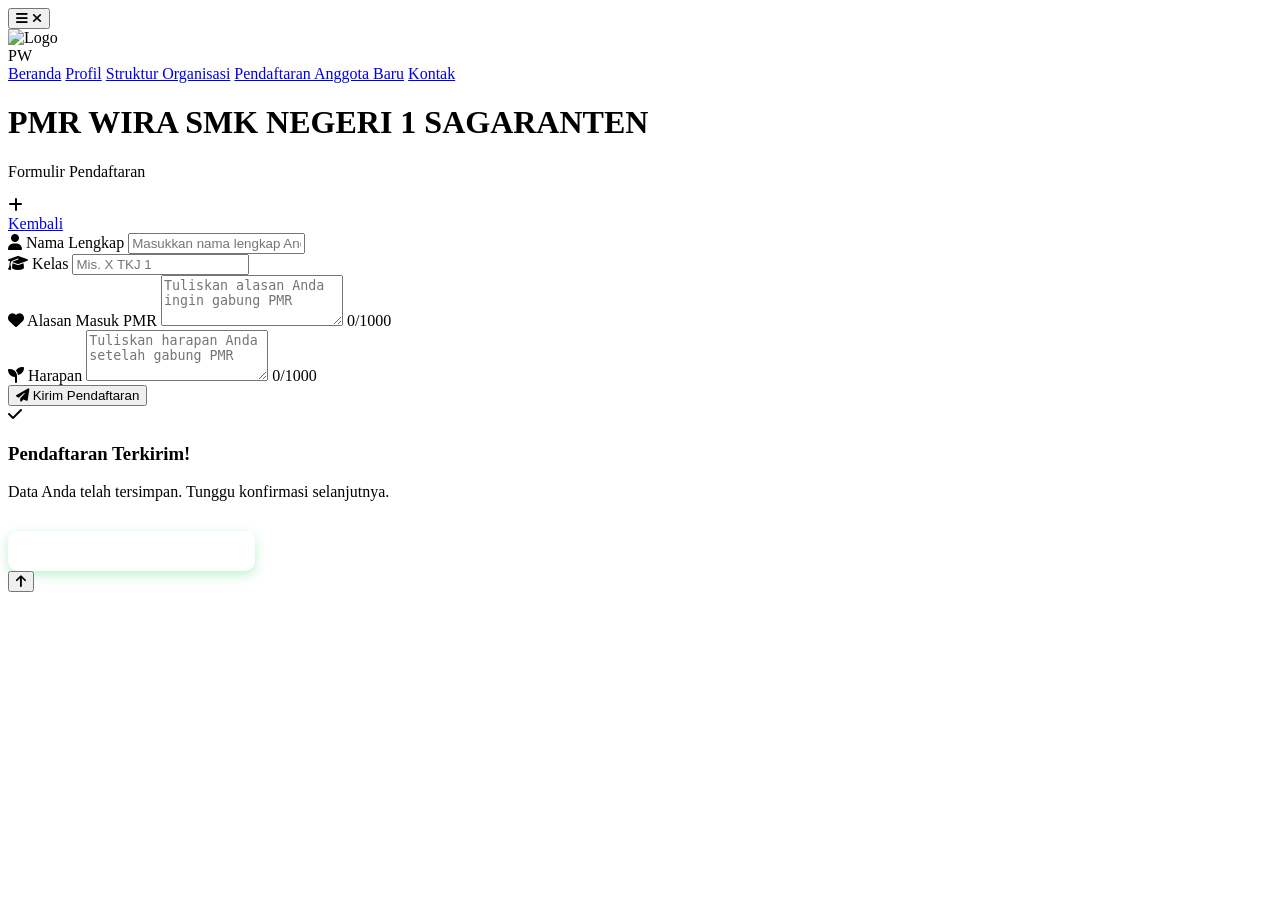
==== formulir.html @ 3808fcbd "Add files via upload" ====
<!DOCTYPE html>
<html lang="id">
<head>
<meta charset="UTF-8">
<meta name="viewport" content="width=device-width, initial-scale=1.0">
<title>Formulir Pendaftaran - PMR Wira SMK Negeri 1 Sagaranten</title>
<link rel="preconnect" href="https://fonts.googleapis.com">
<link rel="preconnect" href="https://fonts.gstatic.com" crossorigin>
<link href="https://fonts.googleapis.com/css2?family=Poppins:wght@400;500;600;700;800&display=swap" rel="stylesheet">
<link rel="stylesheet" href="https://cdnjs.cloudflare.com/ajax/libs/font-awesome/6.5.0/css/all.min.css">
<link rel="stylesheet" href="css/style.css">
</head>
<body class="page-fade firebase-form">
<header>
  <button class="hamburger" aria-label="Buka menu" aria-expanded="false">
    <span class="hamburger-bars"><i class="fa-solid fa-bars"></i></span>
    <span class="hamburger-x"><i class="fa-solid fa-xmark"></i></span>
  </button>
  <div class="logo-wrap">
    <img src="assets/logo.png" alt="Logo">
    <div class="logo-fallback">PW</div>
  </div>
  <div class="nav-overlay"></div>
  <div class="nav-dropdown" role="menu">
    <a href="index.html" role="menuitem">Beranda</a>
    <a href="profil.html" role="menuitem">Profil</a>
    <a href="struktur.html" role="menuitem">Struktur Organisasi</a>
    <a href="pendaftaran.html" role="menuitem">Pendaftaran Anggota Baru</a>
    <a href="kontak.html" role="menuitem">Kontak</a>
  </div>
  <h1 class="page-title">PMR WIRA SMK NEGERI 1 SAGARANTEN</h1>
  <p class="page-subtitle">Formulir Pendaftaran</p>
  <div class="header-divider" aria-hidden="true">
    <span class="hd-line hd-line--l"></span>
    <span class="hd-cross"><i class="fa-solid fa-plus"></i></span>
    <span class="hd-line hd-line--r"></span>
  </div>
</header>

<div class="container content-area page-fade">
  <a href="pendaftaran.html" class="btn-back">Kembali</a>
  <div class="card reveal">
    <form class="daftar-form">
      <div class="field-group">
        <label class="field-label"><i class="fa-solid fa-user"></i> Nama Lengkap</label>
        <input type="text" name="nama" class="field-input" placeholder="Masukkan nama lengkap Anda" maxlength="100">
      </div>
      <div class="field-group">
        <label class="field-label"><i class="fa-solid fa-graduation-cap"></i> Kelas</label>
        <input type="text" name="kelas" class="field-input" placeholder="Mis. X TKJ 1" maxlength="60">
      </div>
      <div class="field-group">
        <label class="field-label"><i class="fa-solid fa-heart"></i> Alasan Masuk PMR</label>
        <textarea name="alasan" class="field-input" rows="3" placeholder="Tuliskan alasan Anda ingin gabung PMR" maxlength="1000"></textarea>
        <span class="char-counter">0/1000</span>      <div class="field-group">
        <label class="field-label"><i class="fa-solid fa-seedling"></i> Harapan</label>
        <textarea name="harapan" class="field-input" rows="3" placeholder="Tuliskan harapan Anda setelah gabung PMR" maxlength="1000"></textarea>
        <span class="char-counter">0/1000</span>
      </div>
      <div style="position:absolute; left:-9999px; display:none; visibility:hidden;">
        <label>Jangan isi kolom ini</label>
        <input type="text" name="website" tabindex="-1" autocomplete="off">
      </div>
      <button type="submit" class="btn-submit"><i class="fa-solid fa-paper-plane"></i> Kirim Pendaftaran</button>
    </form>
    <div class="form-error-msg" style="color:var(--merah-judul); font-size:0.85rem; margin-top:10px; display:none;"></div>
    <div class="msg-success">
      <div class="check-icon"><i class="fa-solid fa-check"></i></div>
      <h3>Pendaftaran Terkirim!</h3>
      <p>Data Anda telah tersimpan. Tunggu konfirmasi selanjutnya.</p>
      <button type="button" class="btn-wa-confirm" style="margin-top:14px; background:var(--wa); color:#fff; border:none; padding:10px 20px; border-radius:10px; font-family:'Poppins',sans-serif; font-weight:700; cursor:pointer; width:auto; display:inline-flex; align-items:center; gap:8px; box-shadow:0 4px 12px rgba(37,211,102,0.3);">
        <i class="fa-brands fa-whatsapp"></i> Konfirmasi via WhatsApp
      </button>
    </div>
  </div>
</div><button class="btn-scrolltop" aria-label="Naik ke atas"><i class="fa-solid fa-arrow-up"></i></button>

<script type="module" src="js/firebase-init.js"></script>
<script type="module">
  import { db } from './js/firebase-init.js';
  import { collection, addDoc, serverTimestamp } from "https://www.gstatic.com/firebasejs/10.12.2/firebase-firestore.js";

  const form = document.querySelector('form.daftar-form');
  const btn = form.querySelector('.btn-submit');
  const msg = document.querySelector('.msg-success');
  const errMsg = document.querySelector('.form-error-msg');
  const btnWa = document.querySelector('.btn-wa-confirm');
  const namaInput = form.querySelector('input[name="nama"]');
  const kelasInput = form.querySelector('input[name="kelas"]');
  const alasanTextarea = form.querySelector('textarea[name="alasan"]');
  const harapanTextarea = form.querySelector('textarea[name="harapan"]');
  const honeypot = form.querySelector('input[name="website"]');

  let lastSubmitTime = 0;
  let isSubmitting = false;

  function setupCounter(textarea, counter) {
    textarea.addEventListener('input', function() {
      counter.textContent = this.value.length + '/1000';
    });
  }
  const counters = document.querySelectorAll('.char-counter');
  if (alasanTextarea && counters[0]) setupCounter(alasanTextarea, counters[0]);
  if (harapanTextarea && counters[1]) setupCounter(harapanTextarea, counters[1]);

  function showError(input, message) {
    input.classList.add('error');
    var existing = input.parentNode.querySelector('.field-error');
    if (existing) existing.remove();
    var err = document.createElement('div');
    err.className = 'field-error show';
    err.textContent = message;
    input.parentNode.appendChild(err);
    input.focus();
  }
  function clearError(input) {
    input.classList.remove('error');
    var existing = input.parentNode.querySelector('.field-error');
    if (existing) existing.remove();
  }
  function clearAllErrors() {
    clearError(namaInput); clearError(kelasInput); clearError(alasanTextarea); clearError(harapanTextarea);
  }
  function showFormError(message) {
    errMsg.textContent = message;
    errMsg.style.display = 'block';
  }
  function hideFormError() {
    errMsg.style.display = 'none';
  }
  function openWhatsApp(nama, kelas, alasan, harapan) {
    var pesan = 'Halo, saya ingin konfirmasi pendaftaran PMR Wira.%0A%0A';
    pesan += '*Nama:* ' + encodeURIComponent(nama) + '%0A';
    pesan += '*Kelas:* ' + encodeURIComponent(kelas) + '%0A';
    pesan += '*Alasan masuk PMR:* ' + encodeURIComponent(alasan) + '%0A';
    pesan += '*Harapan:* ' + encodeURIComponent(harapan);
    window.open('https://wa.me/6283808146592?text=' + pesan, '_blank');
  }
  btnWa.addEventListener('click', function() {
    openWhatsApp(namaInput.value.trim(), kelasInput.value.trim(), alasanTextarea.value.trim(), harapanTextarea.value.trim());
  });

  form.addEventListener('submit', function(e) {
    e.preventDefault();
    if (isSubmitting) return;
    if (honeypot && honeypot.value.trim() !== '') {
      msg.classList.add('show');
      form.reset();
      counters.forEach(function(c) { c.textContent = '0/1000'; });
      btnWa.style.display = 'none';
      return;
    }
    var now = Date.now();
    if (now - lastSubmitTime < 3000) {
      showFormError('Tunggu beberapa saat sebelum mengirim lagi.');
      return;
    }
    clearAllErrors();
    hideFormError();
    var valid = true;
    if (!namaInput.value.trim()) { showError(namaInput, 'Nama lengkap harus diisi.'); valid = false; }
    if (!kelasInput.value.trim()) { showError(kelasInput, 'Kelas harus diisi.'); valid = false; }
    if (!alasanTextarea.value.trim()) { showError(alasanTextarea, 'Alasan masuk PMR harus diisi.'); valid = false; }
    if (!harapanTextarea.value.trim()) { showError(harapanTextarea, 'Harapan Anda harus diisi.'); valid = false; }
    if (!valid) return;
    isSubmitting = true;
    lastSubmitTime = now;
    btn.classList.add('loading');
    btn.disabled = true;
    btn.innerHTML = '<i class="fa-solid fa-circle-notch fa-spin"></i> Mengirim...';
    try {
      addDoc(collection(db, 'pendaftaran'), {
        nama: namaInput.value.trim(),
        kelas: kelasInput.value.trim(),
        alasan: alasanTextarea.value.trim(),
        harapan: harapanTextarea.value.trim(),
        createdAt: serverTimestamp()
      }).then(function() {
        btn.classList.remove('loading');
        btn.disabled = false;
        btn.innerHTML = '<i class="fa-solid fa-paper-plane"></i> Kirim Pendaftaran';
        msg.classList.add('show');
        btnWa.style.display = 'inline-flex';
        form.reset();
        counters.forEach(function(c) { c.textContent = '0/1000'; });
        hideFormError();
      }).catch(function(err) {
        console.error('Firestore error:', err);
        btn.classList.remove('loading');
        btn.disabled = false;
        btn.innerHTML = '<i class="fa-solid fa-paper-plane"></i> Kirim Pendaftaran';
        showFormError('Pendaftaran gagal terkirim. Periksa koneksi lalu coba lagi.');
        isSubmitting = false;
      });
    } catch (err) {
      console.error('Submit error:', err);
      btn.classList.remove('loading');
      btn.disabled = false;
      btn.innerHTML = '<i class="fa-solid fa-paper-plane"></i> Kirim Pendaftaran';
      showFormError('Pendaftaran gagal terkirim. Periksa koneksi lalu coba lagi.');
      isSubmitting = false;
    }
  });
</script>

<script src="js/script.js"></script>
</body>
</html>
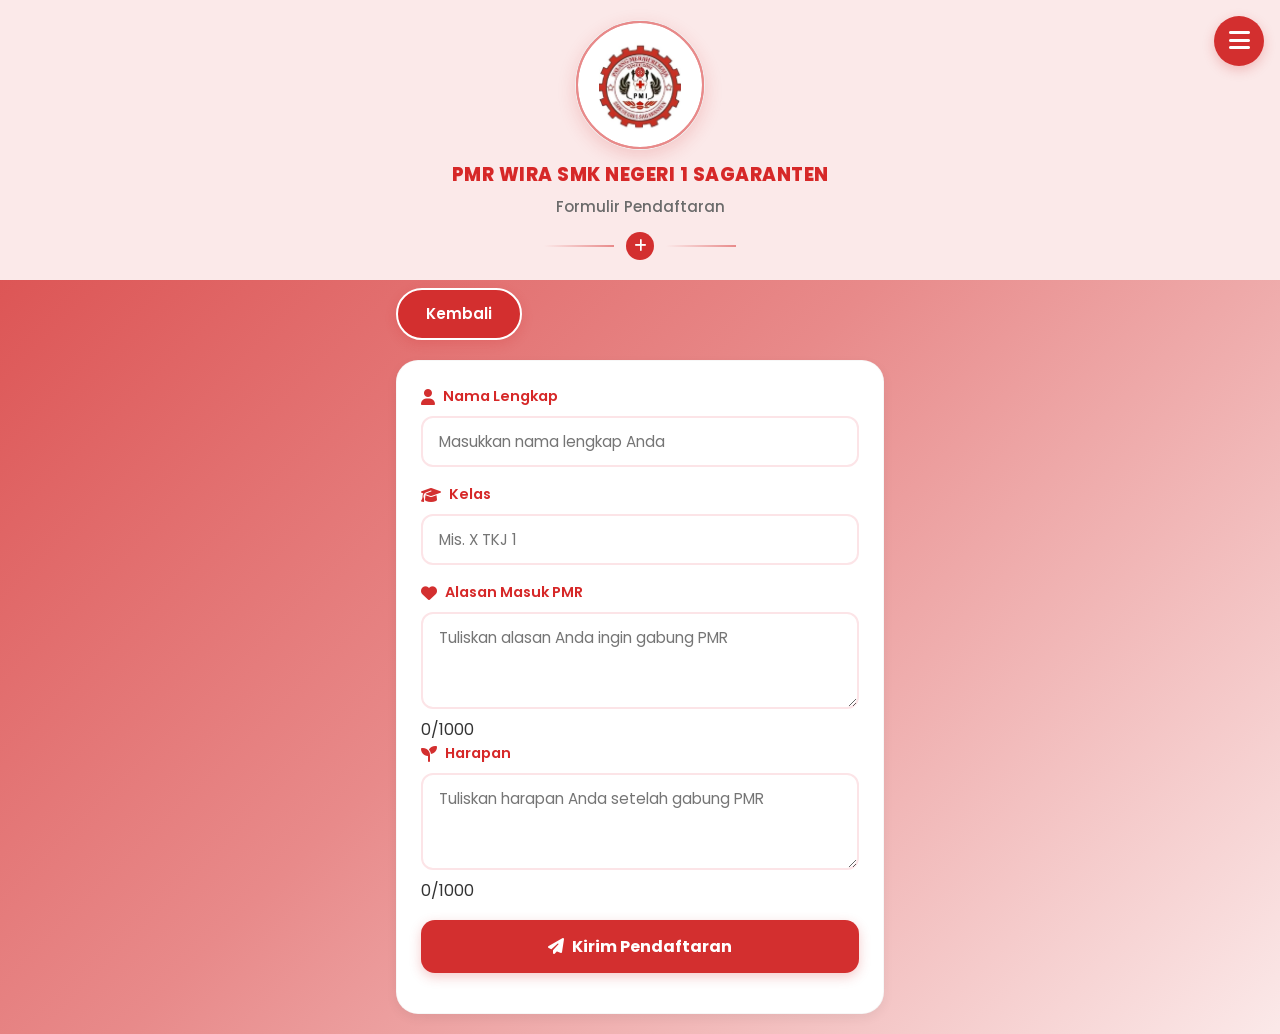
==== commit 44c31aa6: "Add files via upload" ====
--- a/formulir.html
+++ b/formulir.html
@@ -10,7 +10,7 @@
 <link rel="stylesheet" href="https://cdnjs.cloudflare.com/ajax/libs/font-awesome/6.5.0/css/all.min.css">
 <link rel="stylesheet" href="css/style.css">
 </head>
-<body class="page-fade firebase-form">
+<body class="page-fade">
 <header>
   <button class="hamburger" aria-label="Buka menu" aria-expanded="false">
     <span class="hamburger-bars"><i class="fa-solid fa-bars"></i></span>
@@ -52,157 +52,30 @@
       <div class="field-group">
         <label class="field-label"><i class="fa-solid fa-heart"></i> Alasan Masuk PMR</label>
         <textarea name="alasan" class="field-input" rows="3" placeholder="Tuliskan alasan Anda ingin gabung PMR" maxlength="1000"></textarea>
-        <span class="char-counter">0/1000</span>      <div class="field-group">
-        <label class="field-label"><i class="fa-solid fa-seedling"></i> Harapan</label>
-        <textarea name="harapan" class="field-input" rows="3" placeholder="Tuliskan harapan Anda setelah gabung PMR" maxlength="1000"></textarea>
-        <span class="char-counter">0/1000</span>
-      </div>
-      <div style="position:absolute; left:-9999px; display:none; visibility:hidden;">
-        <label>Jangan isi kolom ini</label>
-        <input type="text" name="website" tabindex="-1" autocomplete="off">
-      </div>
-      <button type="submit" class="btn-submit"><i class="fa-solid fa-paper-plane"></i> Kirim Pendaftaran</button>
-    </form>
-    <div class="form-error-msg" style="color:var(--merah-judul); font-size:0.85rem; margin-top:10px; display:none;"></div>
-    <div class="msg-success">
-      <div class="check-icon"><i class="fa-solid fa-check"></i></div>
-      <h3>Pendaftaran Terkirim!</h3>
-      <p>Data Anda telah tersimpan. Tunggu konfirmasi selanjutnya.</p>
-      <button type="button" class="btn-wa-confirm" style="margin-top:14px; background:var(--wa); color:#fff; border:none; padding:10px 20px; border-radius:10px; font-family:'Poppins',sans-serif; font-weight:700; cursor:pointer; width:auto; display:inline-flex; align-items:center; gap:8px; box-shadow:0 4px 12px rgba(37,211,102,0.3);">
-        <i class="fa-brands fa-whatsapp"></i> Konfirmasi via WhatsApp
-      </button>
-    </div>
-  </div>
-</div><button class="btn-scrolltop" aria-label="Naik ke atas"><i class="fa-solid fa-arrow-up"></i></button>
-
-<script type="module" src="js/firebase-init.js"></script>
-<script type="module">
-  import { db } from './js/firebase-init.js';
-  import { collection, addDoc, serverTimestamp } from "https://www.gstatic.com/firebasejs/10.12.2/firebase-firestore.js";
-
-  const form = document.querySelector('form.daftar-form');
-  const btn = form.querySelector('.btn-submit');
-  const msg = document.querySelector('.msg-success');
-  const errMsg = document.querySelector('.form-error-msg');
-  const btnWa = document.querySelector('.btn-wa-confirm');
-  const namaInput = form.querySelector('input[name="nama"]');
-  const kelasInput = form.querySelector('input[name="kelas"]');
-  const alasanTextarea = form.querySelector('textarea[name="alasan"]');
-  const harapanTextarea = form.querySelector('textarea[name="harapan"]');
-  const honeypot = form.querySelector('input[name="website"]');
-
-  let lastSubmitTime = 0;
-  let isSubmitting = false;
-
-  function setupCounter(textarea, counter) {
-    textarea.addEventListener('input', function() {
-      counter.textContent = this.value.length + '/1000';
-    });
-  }
-  const counters = document.querySelectorAll('.char-counter');
-  if (alasanTextarea && counters[0]) setupCounter(alasanTextarea, counters[0]);
-  if (harapanTextarea && counters[1]) setupCounter(harapanTextarea, counters[1]);
-
-  function showError(input, message) {
-    input.classList.add('error');
-    var existing = input.parentNode.querySelector('.field-error');
-    if (existing) existing.remove();
-    var err = document.createElement('div');
-    err.className = 'field-error show';
-    err.textContent = message;
-    input.parentNode.appendChild(err);
-    input.focus();
-  }
-  function clearError(input) {
-    input.classList.remove('error');
-    var existing = input.parentNode.querySelector('.field-error');
-    if (existing) existing.remove();
-  }
-  function clearAllErrors() {
-    clearError(namaInput); clearError(kelasInput); clearError(alasanTextarea); clearError(harapanTextarea);
-  }
-  function showFormError(message) {
-    errMsg.textContent = message;
-    errMsg.style.display = 'block';
-  }
-  function hideFormError() {
-    errMsg.style.display = 'none';
-  }
-  function openWhatsApp(nama, kelas, alasan, harapan) {
-    var pesan = 'Halo, saya ingin konfirmasi pendaftaran PMR Wira.%0A%0A';
-    pesan += '*Nama:* ' + encodeURIComponent(nama) + '%0A';
-    pesan += '*Kelas:* ' + encodeURIComponent(kelas) + '%0A';
-    pesan += '*Alasan masuk PMR:* ' + encodeURIComponent(alasan) + '%0A';
-    pesan += '*Harapan:* ' + encodeURIComponent(harapan);
-    window.open('https://wa.me/6283808146592?text=' + pesan, '_blank');
-  }
-  btnWa.addEventListener('click', function() {
-    openWhatsApp(namaInput.value.trim(), kelasInput.value.trim(), alasanTextarea.value.trim(), harapanTextarea.value.trim());
-  });
-
-  form.addEventListener('submit', function(e) {
-    e.preventDefault();
-    if (isSubmitting) return;
-    if (honeypot && honeypot.value.trim() !== '') {
-      msg.classList.add('show');
-      form.reset();
-      counters.forEach(function(c) { c.textContent = '0/1000'; });
-      btnWa.style.display = 'none';
-      return;
-    }
-    var now = Date.now();
-    if (now - lastSubmitTime < 3000) {
-      showFormError('Tunggu beberapa saat sebelum mengirim lagi.');
-      return;
-    }
-    clearAllErrors();
-    hideFormError();
-    var valid = true;
-    if (!namaInput.value.trim()) { showError(namaInput, 'Nama lengkap harus diisi.'); valid = false; }
-    if (!kelasInput.value.trim()) { showError(kelasInput, 'Kelas harus diisi.'); valid = false; }
-    if (!alasanTextarea.value.trim()) { showError(alasanTextarea, 'Alasan masuk PMR harus diisi.'); valid = false; }
-    if (!harapanTextarea.value.trim()) { showError(harapanTextarea, 'Harapan Anda harus diisi.'); valid = false; }
-    if (!valid) return;
-    isSubmitting = true;
-    lastSubmitTime = now;
-    btn.classList.add('loading');
-    btn.disabled = true;
-    btn.innerHTML = '<i class="fa-solid fa-circle-notch fa-spin"></i> Mengirim...';
-    try {
-      addDoc(collection(db, 'pendaftaran'), {
-        nama: namaInput.value.trim(),
-        kelas: kelasInput.value.trim(),
-        alasan: alasanTextarea.value.trim(),
-        harapan: harapanTextarea.value.trim(),
-        createdAt: serverTimestamp()
-      }).then(function() {
-        btn.classList.remove('loading');
-        btn.disabled = false;
-        btn.innerHTML = '<i class="fa-solid fa-paper-plane"></i> Kirim Pendaftaran';
-        msg.classList.add('show');
-        btnWa.style.display = 'inline-flex';
-        form.reset();
-        counters.forEach(function(c) { c.textContent = '0/1000'; });
-        hideFormError();
-      }).catch(function(err) {
-        console.error('Firestore error:', err);
-        btn.classList.remove('loading');
-        btn.disabled = false;
-        btn.innerHTML = '<i class="fa-solid fa-paper-plane"></i> Kirim Pendaftaran';
-        showFormError('Pendaftaran gagal terkirim. Periksa koneksi lalu coba lagi.');
-        isSubmitting = false;
-      });
-    } catch (err) {
-      console.error('Submit error:', err);
-      btn.classList.remove('loading');
-      btn.disabled = false;
-      btn.innerHTML = '<i class="fa-solid fa-paper-plane"></i> Kirim Pendaftaran';
-      showFormError('Pendaftaran gagal terkirim. Periksa koneksi lalu coba lagi.');
-      isSubmitting = false;
-    }
-  });
-</script>
-
-<script src="js/script.js"></script>
-</body>
-</html>+        <span class="char-counter">0/1000</span>      <div class="field-group">
+        <label class="field-label"><i class="fa-solid fa-seedling"></i> Harapan</label>
+        <textarea name="harapan" class="field-input" rows="3" placeholder="Tuliskan harapan Anda setelah gabung PMR" maxlength="1000"></textarea>
+        <span class="char-counter">0/1000</span>
+      </div>
+      <div style="position:absolute; left:-9999px; display:none; visibility:hidden;">
+        <label>Jangan isi kolom ini</label>
+        <input type="text" name="website" tabindex="-1" autocomplete="off">
+      </div>
+      <button type="submit" class="btn-submit"><i class="fa-solid fa-paper-plane"></i> Kirim Pendaftaran</button>
+    </form>
+    <div class="form-error-msg" style="color:var(--merah-judul); font-size:0.85rem; margin-top:10px; display:none;"></div>
+    <div class="msg-success">
+      <div class="check-icon"><i class="fa-solid fa-check"></i></div>
+      <h3>Pendaftaran Terkirim!</h3>
+      <p>Data Anda telah tersimpan. Tunggu konfirmasi selanjutnya.</p>
+      <button type="button" class="btn-wa-confirm" style="margin-top:14px; background:var(--wa); color:#fff; border:none; padding:10px 20px; border-radius:10px; font-family:'Poppins',sans-serif; font-weight:700; cursor:pointer; width:auto; display:inline-flex; align-items:center; gap:8px; box-shadow:0 4px 12px rgba(37,211,102,0.3);">
+        <i class="fa-brands fa-whatsapp"></i> Konfirmasi via WhatsApp
+      </button>
+    </div>
+  </div>
+</div><button class="btn-scrolltop" aria-label="Naik ke atas"><i class="fa-solid fa-arrow-up"></i></button>
+
+
+<script src="js/script.js"></script>
+</body>
+</html>
--- a/css/style.css
+++ b/css/style.css
@@ -0,0 +1,1068 @@
+﻿/* ============================================================
+   PMR WIRA SMK NEGERI 1 SAGARANTEN
+   Stylesheet tunggal untuk semua halaman
+   ============================================================ */
+
+/* ---------- Variabel Warna ---------- */
+:root {
+  --merah-utama: #D32F2F;
+  --merah-judul: #D62828;
+  --merah-hover: #B71C1C;
+  --koral: #D94545;
+  --merah-muda: #E88A8A;
+  --pink-muda: #FDE8EA;
+  --pink-header: #FBE9E9;
+  --garis-pisah: #FCE4E7;
+  --abu: #6B6B6B;
+  --gelap: #333;
+  --wa: #25D366;
+}
+
+/* ---------- Reset & Dasar ---------- */
+* { margin: 0; padding: 0; box-sizing: border-box; }
+html { scroll-behavior: smooth; font-family: 'Poppins', sans-serif; }
+body {
+  font-family: 'Poppins', sans-serif;
+  background: linear-gradient(135deg, var(--koral), var(--merah-muda), var(--pink-header));
+  min-height: 100vh; color: var(--gelap); line-height: 1.6;
+  overflow-x: hidden;
+}
+a { color: inherit; text-decoration: none; }
+ul, ol { list-style: none; }
+img { display: block; max-width: 100%; height: auto; }
+
+/* ---------- Reveal (Scroll Reveal) ---------- */
+html.reveal-ready .reveal {
+  opacity: 0; transform: translateY(20px);
+  transition: opacity 0.6s ease, transform 0.6s ease;
+}
+html.reveal-ready .reveal.is-visible {
+  opacity: 1; transform: translateY(0);
+}
+@media (prefers-reduced-motion: reduce) {
+  html.reveal-ready .reveal { opacity: 1; transform: none; transition: none; }
+}
+
+/* ---------- Layout Umum ---------- */
+.container {
+  max-width: 520px; width: 100%; margin: 0 auto;
+  padding: 0 16px; box-sizing: border-box;
+}
+.struktur .container { max-width: 900px; }
+.card {
+  background: #fff; border-radius: 22px; padding: 24px;
+  margin-bottom: 20px; width: 100%; min-width: 0;
+  overflow-wrap: anywhere;
+  box-shadow: 0 4px 12px rgba(0,0,0,0.06);
+  border: 1px solid rgba(0,0,0,0.03);
+}
+.card .section-title {
+  display: flex; align-items: center; gap: 10px;
+  color: var(--merah-judul); font-weight: 700; font-size: 1.15rem;
+  margin-bottom: 14px; text-align: left;
+}
+.card .section-title i { color: var(--merah-utama); font-size: 1.2rem; }
+.card .section-divider {
+  height: 1px; background: var(--garis-pisah);
+  margin-bottom: 16px; border: none;
+}
+.item {
+  background: var(--pink-muda); border-radius: 16px; padding: 16px;
+  margin-bottom: 12px; display: flex; flex-direction: column;
+  gap: 6px; align-items: center; text-align: center;
+}
+.item.misi-item {
+  align-items: flex-start; text-align: left; flex-direction: row;
+}
+.item .item-icon { color: var(--merah-utama); font-size: 1.15rem; width: 24px; text-align: center; }
+.item .item-judul { color: var(--merah-judul); font-weight: 600; font-size: 0.95rem; }
+.item .item-desc { color: var(--gelap); font-size: 0.9rem; opacity: 0.9; }
+/* ---------- Header ---------- */
+header {
+  background: var(--pink-header);
+  text-align: center;
+  padding: 20px 16px 16px;
+  position: relative;
+  width: 100%;
+  z-index: 100;
+}
+.logo-wrap {
+  width: 130px;
+  height: 130px;
+  margin: 0 auto 10px;
+  border-radius: 50%;
+  background: #fff;
+  padding: 10px;
+  box-shadow: 0 6px 18px rgba(211, 47, 47, 0.18);
+  border: 1px solid rgba(0, 0, 0, 0.06);
+  position: relative;
+  z-index: 2;
+  pointer-events: auto;
+}
+.logo-wrap img {
+  width: 100%;
+  height: 100%;
+  object-fit: contain;
+  border-radius: 40%;
+  display: block;
+}
+.logo-fallback {
+  width: 100%;
+  height: 100%;
+  border-radius: 50%;
+  background: linear-gradient(135deg, var(--merah-utama), var(--koral));
+  display: flex;
+  align-items: center;
+  justify-content: center;
+  color: #fff;
+  font-weight: 800;
+  font-size: 1.6rem;
+  font-family: 'Poppins', sans-serif;
+  display: none;
+}
+.logo-wrap::before,
+.logo-wrap::after {
+  content: '';
+  position: absolute;
+  inset: 0;
+  border-radius: 50%;
+  border: 2px solid var(--merah-muda);
+  z-index: 1;
+  pointer-events: none;
+  animation: logoRing 3s ease-in-out infinite;
+}
+.logo-wrap::after {
+  animation-delay: 1.5s;
+}
+@keyframes logoRing {
+  0% { transform: scale(1); opacity: 0.5; }
+  100% { transform: scale(1.25); opacity: 0; }
+}
+@media (max-width: 399px) {
+  .logo-wrap { width: 110px; height: 110px; }
+}
+
+/* Hamburger */
+.hamburger {
+  position: absolute;
+  top: 16px;
+  right: 16px;
+  width: 50px;
+  height: 50px;
+  background: var(--merah-utama);
+  border: none;
+  border-radius: 50%;
+  color: #fff;
+  font-size: 1.5rem;
+  display: flex;
+  align-items: center;
+  justify-content: center;
+  cursor: pointer;
+  z-index: 200;
+  box-shadow: 0 4px 12px rgba(211, 47, 47, 0.25);
+  transition: transform 0.2s ease;
+}
+.hamburger:active { transform: scale(0.95); }
+.hamburger .hamburger-x { display: none; }
+.hamburger.active .hamburger-bars { display: none; }
+.hamburger.active .hamburger-x { display: block; }
+
+/* Dropdown menu */
+.nav-dropdown {
+  position: absolute;
+  top: 100%;
+  right: 16px;
+  left: 16px;
+  background: #fff;
+  border-radius: 16px;
+  box-shadow: 0 8px 24px rgba(0, 0, 0, 0.12);
+  padding: 16px;
+  display: none;
+  flex-direction: column;
+  gap: 8px;
+  z-index: 150;
+  border: 1px solid rgba(0, 0, 0, 0.06);
+  transform-origin: top;
+  opacity: 0;
+  transform: translateY(-10px);
+  transition: opacity 0.25s ease, transform 0.25s ease;
+}
+.nav-dropdown.open {
+  display: flex;
+  opacity: 1;
+  transform: translateY(0);
+}
+.nav-dropdown a {
+  display: block;
+  padding: 12px 16px;
+  border-radius: 10px;
+  color: var(--gelap);
+  font-weight: 500;
+  font-size: 0.95rem;
+  transition: background 0.2s ease, color 0.2s ease;
+}
+.nav-dropdown a:hover,
+.nav-dropdown a:focus {
+  background: var(--pink-muda);
+  color: var(--merah-utama);
+}
+.nav-overlay {
+  position: fixed;
+  inset: 0;
+  background: rgba(0, 0, 0, 0.3);
+  z-index: 140;
+  display: none;
+  backdrop-filter: blur(2px);
+}
+.nav-overlay.open { display: block; }
+
+.page-title {
+  color: var(--merah-judul);
+  font-weight: 800;
+  font-size: 1.15rem;
+  text-transform: uppercase;
+  letter-spacing: 0.5px;
+  margin-bottom: 6px;
+}
+.page-subtitle {
+  color: var(--abu);
+  font-size: 0.95rem;
+  font-weight: 500;
+  margin-bottom: 10px;
+}
+.header-divider {
+  display: flex;
+  align-items: center;
+  gap: 12px;
+  margin: 12px auto 4px;
+  justify-content: center;
+}
+.hd-line {
+  flex: 1;
+  height: 2px;
+  max-width: 70px;
+  background: linear-gradient(to right, transparent, var(--merah-muda));
+}
+.hd-cross {
+  width: 28px;
+  height: 28px;
+  background: var(--merah-utama);
+  border-radius: 50%;
+  display: flex;
+  align-items: center;
+  justify-content: center;
+  flex-shrink: 0;
+  animation: crossPulse 2.4s ease-in-out infinite;
+}
+.hd-cross i { color: #fff; font-size: 14px; }
+@keyframes crossPulse {
+  0%, 100% { transform: scale(1); }
+  50% { transform: scale(1.12); }
+}
+
+/* ---------- Tombol Kembali ---------- */
+.btn-back {
+  display: inline-block;
+  background: var(--merah-utama);
+  color: #fff;
+  font-weight: 600;
+  font-size: 0.95rem;
+  padding: 12px 28px;
+  border-radius: 50px;
+  border: 2px solid #fff;
+  box-shadow: 0 4px 12px rgba(211, 47, 47, 0.2);
+  margin-bottom: 20px;
+  transition: transform 0.2s ease, background 0.2s ease, box-shadow 0.2s ease;
+  cursor: pointer;
+  text-align: left;
+}
+.btn-back:hover,
+.btn-back:focus {
+  background: var(--merah-hover);
+  transform: translateY(-2px);
+  box-shadow: 0 6px 16px rgba(211, 47, 47, 0.3);
+}
+.btn-back:active { transform: scale(0.97); }
+
+/* ---------- Konten Area ---------- */
+.content-area { margin-top: 8px; }
+/* ---------- Beranda: Menu Cards ---------- */
+.menu-card {
+  display: block;
+  background: #fff;
+  border-radius: 22px;
+  padding: 24px;
+  margin-bottom: 18px;
+  text-align: center;
+  box-shadow: 0 4px 12px rgba(0, 0, 0, 0.06);
+  border: 1px solid rgba(0, 0, 0, 0.03);
+  transition: transform 0.25s ease, box-shadow 0.25s ease;
+  position: relative;
+  overflow: hidden;
+}
+.menu-card:hover,
+.menu-card:focus-within {
+  transform: translateY(-4px);
+  box-shadow: 0 12px 28px rgba(0, 0, 0, 0.12);
+}
+.menu-card .icon-box {
+  width: 80px;
+  height: 80px;
+  background: var(--pink-muda);
+  border-radius: 20px;
+  margin: 0 auto 14px;
+  display: flex;
+  align-items: center;
+  justify-content: center;
+  transition: background 0.25s ease, color 0.25s ease;
+}
+.menu-card .icon-box i {
+  color: var(--merah-utama);
+  font-size: 1.8rem;
+  transition: color 0.25s ease;
+}
+.menu-card:hover .icon-box,
+.menu-card:focus-within .icon-box {
+  background: linear-gradient(135deg, var(--merah-utama), var(--koral));
+}
+.menu-card:hover .icon-box i,
+.menu-card:focus-within .icon-box i {
+  color: #fff;
+}
+.menu-card .menu-label {
+  font-weight: 600;
+  font-size: 1rem;
+  color: var(--gelap);
+}
+
+/* ---------- Profil: Tagline Typing ---------- */
+.tagline-typing {
+  display: inline-block;
+  font-style: italic;
+  color: var(--abu);
+  font-size: 1rem;
+  margin-top: 8px;
+}
+.typing-cursor {
+  display: inline-block;
+  width: 2px;
+  background: var(--merah-utama);
+  margin-left: 2px;
+  animation: blink 1s infinite;
+  vertical-align: middle;
+}
+@keyframes blink {
+  0%, 100% { opacity: 1; }
+  50% { opacity: 0; }
+}
+@media (prefers-reduced-motion: reduce) {
+  .typing-cursor { animation: none; opacity: 1; }
+}
+.tagline-shine {
+  position: relative;
+  overflow: hidden;
+}
+.tagline-shine::after {
+  content: '';
+  position: absolute;
+  inset: 0;
+  background: linear-gradient(90deg, transparent, rgba(255,255,255,0.6), transparent);
+  transform: translateX(-100%);
+  animation: shine 6s ease-in-out infinite;
+  pointer-events: none;
+}
+@keyframes shine {
+  0%, 80%, 100% { transform: translateX(-100%); }
+  90% { transform: translateX(100%); }
+}
+@media (prefers-reduced-motion: reduce) {
+  .tagline-shine::after { animation: none; display: none; }
+}
+
+/* ---------- Struktur: Search & Filter ---------- */
+.struktur-header { margin-bottom: 16px; }
+.search-box { position: relative; margin-bottom: 12px; }
+.search-box input {
+  width: 100%;
+  padding: 12px 44px 12px 16px;
+  border: 2px solid var(--garis-pisah);
+  border-radius: 12px;
+  font-family: 'Poppins', sans-serif;
+  font-size: 0.95rem;
+  background: #fff;
+  box-sizing: border-box;
+}
+.search-box input:focus {
+  outline: none;
+  border-color: var(--merah-utama);
+}
+.search-box .search-icon {
+  position: absolute;
+  left: 14px;
+  top: 50%;
+  transform: translateY(-50%);
+  color: var(--abu);
+  font-size: 1rem;
+}
+.search-box .btn-clear {
+  position: absolute;
+  right: 10px;
+  top: 50%;
+  transform: translateY(-50%);
+  background: none;
+  border: none;
+  color: var(--abu);
+  font-size: 1.2rem;
+  cursor: pointer;
+  display: none;
+  padding: 4px;
+}
+.filter-chips {
+  display: flex;
+  gap: 8px;
+  overflow-x: auto;
+  padding-bottom: 8px;
+  margin-bottom: 12px;
+  scrollbar-width: thin;
+  scrollbar-color: var(--merah-muda) transparent;
+}
+.filter-chips::-webkit-scrollbar { height: 6px; }
+.filter-chips::-webkit-scrollbar-track { background: transparent; }
+.filter-chips::-webkit-scrollbar-thumb {
+  background: var(--merah-muda);
+  border-radius: 3px;
+}
+.filter-chip {
+  padding: 8px 16px;
+  border: 2px solid var(--merah-utama);
+  border-radius: 50px;
+  font-size: 0.85rem;
+  font-weight: 600;
+  color: var(--merah-utama);
+  background: #fff;
+  cursor: pointer;
+  white-space: nowrap;
+  transition: all 0.2s ease;
+  flex-shrink: 0;
+}
+.filter-chip.active {
+  background: var(--merah-utama);
+  color: #fff;
+}
+.filter-chip:focus { outline: 2px solid var(--merah-utama); }
+.result-info {
+  font-size: 0.85rem;
+  color: var(--abu);
+  margin-bottom: 12px;
+  font-weight: 500;
+}
+.no-results {
+  text-align: center;
+  padding: 32px 16px;
+  background: #fff;
+  border-radius: 22px;
+  color: var(--abu);
+}
+.no-results button {
+  margin-top: 12px;
+  background: var(--merah-utama);
+  color: #fff;
+  border: none;
+  padding: 10px 20px;
+  border-radius: 8px;
+  font-family: 'Poppins', sans-serif;
+  font-weight: 600;
+  cursor: pointer;
+}
+.no-results button:hover { background: var(--merah-hover); }
+/* ---------- Struktur: Timeline & Cards ---------- */
+.timeline-group { margin-bottom: 24px; position: relative; }
+.timeline-group .group-line {
+  position: absolute;
+  left: 22px;
+  top: 48px;
+  bottom: 20px;
+  width: 2px;
+  background: linear-gradient(to bottom, var(--merah-muda), var(--pink-muda));
+  z-index: 0;
+}
+@media (max-width: 479px) {
+  .timeline-group .group-line {
+    left: 16px;
+    top: 44px;
+  }
+}
+.group-marker {
+  position: relative;
+  z-index: 2;
+  display: flex;
+  align-items: center;
+  gap: 10px;
+  margin-bottom: 14px;
+}
+.group-marker .group-badge {
+  width: 34px;
+  height: 34px;
+  border-radius: 50%;
+  background: #fff;
+  border: 2px solid var(--merah-utama);
+  display: flex;
+  align-items: center;
+  justify-content: center;
+  flex-shrink: 0;
+}
+.group-marker .group-badge i {
+  color: var(--merah-utama);
+  font-size: 1.1rem;
+}
+.group-marker .group-name {
+  font-weight: 700;
+  color: var(--merah-judul);
+  font-size: 0.95rem;
+  white-space: nowrap;
+}
+@media (max-width: 479px) {
+  .group-marker { gap: 8px; }
+  .group-marker .group-name { font-size: 0.85rem; }
+}
+.member-card {
+  background: #fff;
+  border-radius: 16px;
+  padding: 16px;
+  margin-bottom: 14px;
+  border: 1px solid rgba(0, 0, 0, 0.06);
+  box-shadow: 0 4px 12px rgba(0, 0, 0, 0.06);
+  transition: transform 0.2s ease, box-shadow 0.2s ease;
+  position: relative;
+  overflow: hidden;
+}
+.member-card:hover,
+.member-card:focus {
+  transform: translateY(-3px);
+  box-shadow: 0 8px 20px rgba(0, 0, 0, 0.1);
+}
+.member-card.single {
+  max-width: 360px;
+  margin: 0 auto;
+  text-align: center;
+}
+.member-grid {
+  display: grid;
+  grid-template-columns: 1fr;
+  gap: 14px;
+}
+@media (min-width: 600px) {
+  .member-grid { grid-template-columns: 1fr 1fr; }
+}
+.member-avatar {
+  width: 100px;
+  height: 100px;
+  border-radius: 50%;
+  object-fit: cover;
+  border: 3px solid var(--pink-muda);
+  background: linear-gradient(135deg, var(--merah-utama), var(--koral));
+  margin: 0 auto 12px;
+  display: block;
+}
+.member-card.single .member-avatar {
+  width: 120px;
+  height: 120px;
+  margin-bottom: 14px;
+}
+.member-avatar-fallback {
+  width: 100%;
+  height: 100%;
+  border-radius: 50%;
+  background: linear-gradient(135deg, var(--merah-utama), var(--koral));
+  display: flex;
+  align-items: center;
+  justify-content: center;
+  color: #fff;
+  font-weight: 800;
+  font-size: 1.5rem;
+}
+.member-name {
+  color: var(--merah-judul);
+  font-weight: 700;
+  font-size: 0.95rem;
+  margin-bottom: 4px;
+}
+.member-role {
+  background: var(--merah-utama);
+  color: #fff;
+  font-size: 0.8rem;
+  font-weight: 600;
+  padding: 4px 10px;
+  border-radius: 20px;
+  display: inline-block;
+  margin-bottom: 6px;
+}
+.member-class {
+  color: var(--abu);
+  font-size: 0.8rem;
+  font-weight: 500;
+}
+
+/* ---------- Modal Detail ---------- */
+.modal-overlay {
+  position: fixed;
+  inset: 0;
+  background: rgba(0, 0, 0, 0.55);
+  backdrop-filter: blur(6px);
+  z-index: 1000;
+  display: none;
+  align-items: center;
+  justify-content: center;
+  padding: 20px;
+  opacity: 0;
+  transition: opacity 0.3s ease;
+}
+.modal-overlay.open {
+  display: flex;
+  opacity: 1;
+}
+.modal {
+  background: #fff;
+  border-radius: 24px;
+  width: 100%;
+  max-width: 420px;
+  overflow: hidden;
+  box-shadow: 0 20px 40px rgba(0, 0, 0, 0.25);
+  transform: scale(0.9);
+  transition: transform 0.3s ease;
+  opacity: 0;
+  transition: opacity 0.3s ease, transform 0.3s ease;
+}
+.modal-overlay.open .modal {
+  transform: scale(1);
+  opacity: 1;
+}
+.modal-header {
+  background: linear-gradient(135deg, var(--merah-utama), var(--koral));
+  position: relative;
+  padding: 20px;
+  text-align: center;
+}
+.modal-close {
+  position: absolute;
+  top: 12px;
+  right: 12px;
+  width: 36px;
+  height: 36px;
+  background: #fff;
+  border: none;
+  border-radius: 50%;
+  color: var(--merah-utama);
+  font-size: 1.4rem;
+  display: flex;
+  align-items: center;
+  justify-content: center;
+  cursor: pointer;
+  box-shadow: 0 3px 8px rgba(0, 0, 0, 0.15);
+  transition: transform 0.2s ease;
+}
+.modal-close:hover {
+  transform: scale(1.05);
+  background: var(--pink-muda);
+}
+.modal-avatar {
+  width: 110px;
+  height: 110px;
+  border-radius: 50%;
+  object-fit: cover;
+  border: 4px solid #fff;
+  background: linear-gradient(135deg, var(--merah-utama), var(--koral));
+  position: absolute;
+  bottom: -55px;
+  left: 50%;
+  transform: translateX(-50%);
+  z-index: 3;
+}
+.modal-avatar-fallback {
+  width: 100%;
+  height: 100%;
+  border-radius: 50%;
+  background: linear-gradient(135deg, var(--merah-utama), var(--koral));
+  display: flex;
+  align-items: center;
+  justify-content: center;
+  color: #fff;
+  font-weight: 800;
+  font-size: 1.8rem;
+}
+.modal-body {
+  padding: 30px 20px 24px;
+  text-align: center;
+}
+.modal-name {
+  color: var(--merah-judul);
+  font-weight: 800;
+  font-size: 1.25rem;
+  margin-bottom: 8px;
+}
+.modal-role-pill {
+  background: var(--merah-utama);
+  color: #fff;
+  font-size: 0.75rem;
+  font-weight: 600;
+  padding: 4px 12px;
+  border-radius: 20px;
+  display: inline-block;
+  margin-bottom: 18px;
+}
+.modal-info {
+  background: var(--pink-muda);
+  border-radius: 16px;
+  padding: 16px;
+  margin-bottom: 20px;
+  text-align: left;
+}
+.modal-info-row {
+  display: flex;
+  gap: 10px;
+  margin-bottom: 10px;
+}
+.modal-info-row:last-child { margin-bottom: 0; }
+.modal-info-label {
+  font-size: 0.7rem;
+  font-weight: 700;
+  text-transform: uppercase;
+  color: var(--merah-judul);
+  letter-spacing: 0.5px;
+  flex-shrink: 0;
+}
+.modal-info-value {
+  color: var(--gelap);
+  font-size: 0.9rem;
+  font-weight: 500;
+}
+.btn-wa {
+  display: block;
+  background: var(--wa);
+  color: #fff;
+  border: none;
+  padding: 12px;
+  border-radius: 12px;
+  font-family: 'Poppins', sans-serif;
+  font-weight: 700;
+  font-size: 0.95rem;
+  cursor: pointer;
+  width: 100%;
+  box-shadow: 0 4px 12px rgba(37, 211, 102, 0.3);
+  transition: background 0.2s ease, transform 0.2s ease;
+}
+.btn-wa:hover {
+  background: #1ebe57;
+  transform: translateY(-1px);
+}
+.btn-wa i { margin-right: 8px; }
+@media (prefers-reduced-motion: reduce) {
+  .member-card,
+  .menu-card,
+  .modal,
+  .nav-dropdown,
+  .hamburger { transition: none; }
+  .member-card:hover,
+  .menu-card:hover { transform: none; }
+  .logo-wrap::before,
+  .logo-wrap::after { animation: none; }
+  .hd-cross { animation: none; }
+}
+
+/* ---------- Pendaftaran & Formulir ---------- */
+.benefit-list {
+  display: flex;
+  flex-direction: column;
+  gap: 10px;
+  margin-bottom: 16px;
+}
+.benefit-item {
+  display: flex;
+  align-items: flex-start;
+  gap: 10px;
+  font-size: 0.95rem;
+  color: var(--gelap);
+  transition: transform 0.2s ease;
+}
+.benefit-item:hover { transform: translateX(4px); }
+.benefit-item .benefit-emoji {
+  font-size: 1.2rem;
+  flex-shrink: 0;
+}
+.field-group { margin-bottom: 16px; }
+.field-label {
+  display: flex;
+  align-items: center;
+  gap: 8px;
+  font-weight: 600;
+  color: var(--merah-judul);
+  font-size: 0.9rem;
+  margin-bottom: 8px;
+}
+.field-label i { color: var(--merah-utama); font-size: 1rem; }
+.field-input {
+  width: 100%;
+  padding: 12px 16px;
+  border: 2px solid var(--garis-pisah);
+  border-radius: 12px;
+  font-family: 'Poppins', sans-serif;
+  font-size: 0.95rem;
+  background: #fff;
+  box-sizing: border-box;
+}
+.field-input:focus {
+  outline: none;
+  border-color: var(--merah-utama);
+}
+.field-input.error {
+  border-color: var(--merah-utama);
+  background: #fdf0f0;
+}
+.field-error {
+  color: var(--merah-judul);
+  font-size: 0.8rem;
+  margin-top: 6px;
+  display: none;
+  animation: shake 0.4s ease;
+}
+.field-error.show { display: block; }
+@keyframes shake {
+  0%, 100% { transform: translateX(0); }
+  20%, 60% { transform: translateX(-5px); }
+  40%, 80% { transform: translateX(5px); }
+}
+.btn-submit {
+  background: var(--merah-utama);
+  color: #fff;
+  border: none;
+  padding: 14px;
+  border-radius: 14px;
+  font-family: 'Poppins', sans-serif;
+  font-weight: 700;
+  font-size: 1rem;
+  cursor: pointer;
+  width: 100%;
+  box-shadow: 0 4px 12px rgba(211, 47, 47, 0.25);
+  transition: background 0.2s ease, transform 0.1s ease;
+  display: flex;
+  align-items: center;
+  justify-content: center;
+  gap: 8px;
+}
+.btn-submit:hover { background: var(--merah-hover); }
+.btn-submit:active { transform: scale(0.97); }
+.btn-submit.loading { position: relative; color: transparent !important; }
+.btn-submit.loading::after {
+  content: '';
+  position: absolute;
+  width: 20px;
+  height: 20px;
+  border: 2px solid rgba(255,255,255,0.3);
+  border-top-color: #fff;
+  border-radius: 50%;
+  animation: spin 0.8s linear infinite;
+}
+@keyframes spin { to { transform: rotate(360deg); } }
+.msg-success {
+  background: var(--pink-muda);
+  border: 1px solid var(--merah-muda);
+  border-radius: 14px;
+  padding: 16px;
+  text-align: center;
+  display: none;
+  animation: fadeIn 0.4s ease;
+}
+.msg-success.show { display: block; }
+.msg-success .check-icon {
+  width: 48px;
+  height: 48px;
+  background: var(--wa);
+  border-radius: 50%;
+  display: flex;
+  align-items: center;
+  justify-content: center;
+  margin: 0 auto 12px;
+  animation: checkPop 0.6s ease;
+}
+.msg-success .check-icon i {
+  color: #fff;
+  font-size: 1.6rem;
+}
+.msg-success h3 {
+  color: var(--merah-judul);
+  font-weight: 700;
+  margin-bottom: 6px;
+}
+.msg-success p { color: var(--abu); font-size: 0.9rem; }
+@keyframes checkPop {
+  0% { transform: scale(0); }
+  80% { transform: scale(1.15); }
+  100% { transform: scale(1); }
+}
+@keyframes fadeIn {
+  from { opacity: 0; transform: translateY(10px); }
+  to { opacity: 1; transform: translateY(0); }
+}
+
+/* ---------- Kontak ---------- */
+.contact-item {
+  background: #fff;
+  border-radius: 16px;
+  padding: 20px;
+  margin-bottom: 16px;
+  display: flex;
+  gap: 14px;
+  align-items: flex-start;
+  box-shadow: 0 4px 12px rgba(0, 0, 0, 0.06);
+  border: 1px solid rgba(0, 0, 0, 0.03);
+}
+.contact-item .contact-icon {
+  width: 44px;
+  height: 44px;
+  border-radius: 12px;
+  background: var(--pink-muda);
+  color: var(--merah-utama);
+  display: flex;
+  align-items: center;
+  justify-content: center;
+  font-size: 1.2rem;
+  flex-shrink: 0;
+}
+.contact-item .contact-icon.brand { color: #fff; }
+.contact-item .contact-icon.brand.ig {
+  background: linear-gradient(135deg, #833ab4, #fd1d1d, #fcb045);
+}
+.contact-item .contact-icon.brand.tt {
+  background: linear-gradient(135deg, #000, #69c9d0, #fe344e);
+}
+.contact-item .contact-icon.brand.wa { background: var(--wa); }
+.contact-info h3 {
+  color: var(--merah-judul);
+  font-weight: 700;
+  font-size: 1rem;
+  margin-bottom: 4px;
+}
+.contact-info p {
+  color: var(--gelap);
+  font-size: 0.9rem;
+  margin-bottom: 6px;
+}
+.btn-wa-small {
+  display: inline-flex;
+  align-items: center;
+  gap: 6px;
+  background: var(--wa);
+  color: #fff;
+  border: none;
+  padding: 8px 14px;
+  border-radius: 8px;
+  font-family: 'Poppins', sans-serif;
+  font-weight: 700;
+  font-size: 0.85rem;
+  cursor: pointer;
+  margin-top: 6px;
+  box-shadow: 0 3px 8px rgba(37, 211, 102, 0.25);
+}
+.btn-wa-small:hover { background: #1ebe57; }
+.btn-wa-small i { font-size: 1rem; }
+
+/* ---------- Tombol Naik ---------- */
+.btn-scrolltop {
+  position: fixed;
+  right: 20px;
+  bottom: 20px;
+  width: 48px;
+  height: 48px;
+  background: var(--merah-utama);
+  color: #fff;
+  border: none;
+  border-radius: 50%;
+  font-size: 1.2rem;
+  display: flex;
+  align-items: center;
+  justify-content: center;
+  cursor: pointer;
+  z-index: 200;
+  box-shadow: 0 4px 12px rgba(211, 47, 47, 0.3);
+  opacity: 0;
+  visibility: hidden;
+  transition: opacity 0.3s ease, visibility 0.3s ease, transform 0.2s ease;
+}
+.btn-scrolltop.show {
+  opacity: 1;
+  visibility: visible;
+}
+.btn-scrolltop:hover {
+  background: var(--merah-hover);
+  transform: translateY(-2px);
+}
+
+/* ---------- Page Transition ---------- */
+.page-fade {
+  animation: pageFadeIn 0.4s ease;
+}
+@keyframes pageFadeIn {
+  from { opacity: 0; }
+  to { opacity: 1; }
+}
+@media (prefers-reduced-motion: reduce) {
+  .page-fade { animation: none; opacity: 1; }
+}
+
+/* ---------- Utilitas ---------- */
+.text-center { text-align: center; }
+.mt-8 { margin-top: 8px; }
+.mb-12 { margin-bottom: 12px; }
+.hidden { display: none !important; }
+
+/* ============================================================
+   STRUKTUR PAGE SPECIFIC
+   ============================================================ */
+.struktur .container {
+  max-width: 900px;
+  width: 100%;
+  margin: 0 auto;
+  padding: 0 16px;
+  box-sizing: border-box;
+}
+.strukturs-judul {
+  margin-bottom: 20px;
+}
+.strukturs-filter {
+  margin-bottom: 20px;
+}
+.struktur-header {
+  display: none;
+}
+.timeline-group {
+  padding-left: 56px;
+  position: relative;
+  margin-bottom: 24px;
+}
+.timeline-group .group-line {
+  left: 22px;
+  top: 48px;
+  bottom: 20px;
+  width: 2px;
+  background: linear-gradient(to bottom, var(--merah-muda), var(--pink-muda));
+  z-index: 0;
+  position: absolute;
+}
+@media (max-width: 479px) {
+  .timeline-group {
+    padding-left: 48px;
+  }
+  .timeline-group .group-line {
+    left: 16px;
+    top: 44px;
+  }
+}
+.struktur-data {
+  overflow: visible;
+}
+.struktur-data .reveal,
+.struktur-data .reveal.is-visible {
+  opacity: 1;
+  transform: none;
+  visibility: visible;
+}
